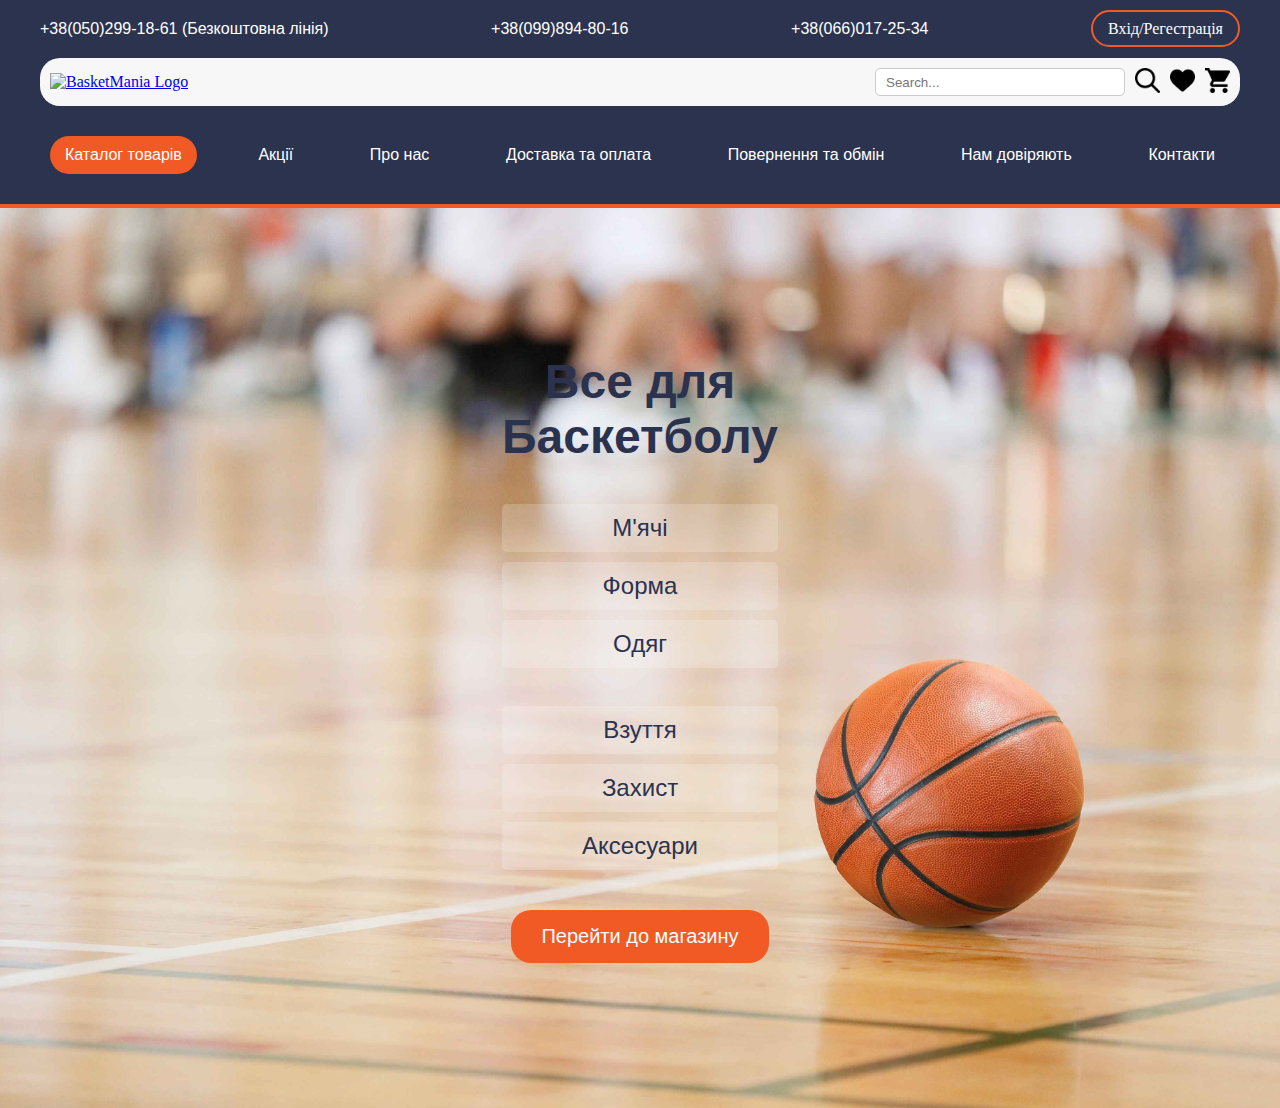
==== index.html @ 0cf15fcf "Created the website landing page" ====
<!DOCTYPE html>
  <html lang="en">
    <head>
      <meta charset="UTF-8" />
      <meta name="viewport" content="width=device-width, initial-scale=1.0" />
      <link rel="stylesheet" href="./styles/main.css" />
      <title>Головна сторінка</title>
    </head>
    <body>
      <!-- Header -->
      <header class="header">
        <div class="header__container">
          <div class="contact-info">
            <a href="tel:0502991861" class="phone-number"
              >+38(050)299-18-61 (Безкоштовна лінія)</a
            >
            <a href="tel:0998948016" class="phone-number">+38(099)894-80-16</a>
            <a href="tel:0660172534" class="phone-number">+38(066)017-25-34</a>
            <div class="auth">
              <a href="./html/signIn.html" class="auth-link">Вхід/Регестрація</a>
            </div>
          </div>
          <!-- NavBar menu -->
          <nav class="navbar">
            <div class="navbar__logo">
              <a href="./index.html">
                <img
                  src="https://basketmania.com.ua/image/cache/catalog/BascketMania_logo_slogan_horizontal_937x300-937x300.png"
                  alt="BasketMania Logo"
                  class="navbar__logo-img"
                />
              </a>
            </div>
            <div class="navbar__search-bar">
              <input
                type="search"
                placeholder="Search..."
                class="navbar__search-input"
              />
              <div class="navbar__search-buttons">
                <button class="navbar__search-btn">
                  <img src="images/search.png" alt="Search" />
                </button>
                <button class="navbar__wishlist-btn">
                  <img src="images/heart.png" alt="Wishlist" />
                </button>
                <button class="navbar__cart-btn">
                  <img src="images/shopping-cart.png" alt="Cart" />
                </button>
              </div>
            </div>
          </nav>
          <!-- Catalog -->
          <div class="catalog">
            <a href="/" class="catalog-link" style="background-color: #f15a24">Каталог товарів</a>
            <a href="./html/promotions.html" class="catalog-link">Акції</a>
            <a href="./html/about-us.html" class="catalog-link">Про нас</a>
            <a href="./html/delivery.html" class="catalog-link">Доставка та оплата</a>
            <a href="./html/returns.html" class="catalog-link">Повернення та обмін</a>
            <a href="./html/trust-us.html" class="catalog-link">Нам довіряють</a>
            <a href="./html/contacts.html" class="catalog-link">Контакти</a>
          </div>
          </div>
        </div>
      </header>
      <!-- Main -->
      <main class="main-content">
        <div class="main__container">
          <!-- Заголовок -->
          <h1 class="main-content__title">
            Все для<br />
            Баскетболу
          </h1>
          <!-- Список категорий -->
          <ul class="main-content__categories">
            <li class="category-item">М'ячі</li>
            <li class="category-item">Форма</li>
            <li class="category-item">Одяг</li>
            <br />
            <li class="category-item">Взуття</li>
            <li class="category-item">Захист</li>
            <li class="category-item">Аксесуари</li>
          </ul>
          <!-- Кнопка перехода к магазину -->
          <a class="main-content__shop-link" href="#">
            <button class="button-shop">Перейти до магазину</button>
          </a>
        </div>
      </main>

    </body>
  </html>
---- styles/main.css ----
* {
  margin: 0;
  padding: 0;
  box-sizing: border-box;
}

.header {
  background-color: #2c334e;
  padding: 20px 0;
  border-bottom: 4px solid #f15a24;
}

.header__container {
  max-width: 1230px;
  margin: 0 auto;
  padding: 0 15px;
  display: flex;
  flex-direction: column;
  gap: 20px;
}

/* Контактная информация */
.contact-info {
  display: flex;
  flex-wrap: wrap;
  align-items: center;
  justify-content: space-between;
}

.phone-number {
  color: #fff;
  text-decoration: none;
  font-size: 16px;
  font-family: "Roboto", sans-serif;
  transition: color 0.3s ease;
}

.phone-number:hover {
  color: #f15a24;
}

.auth .auth-link {
  color: #fff;
  text-decoration: none;
  font-size: 16px;
  padding: 8px 15px;
  border: 2px solid #f15a24;
  border-radius: 25px;
  transition: all 0.3s ease;
}

.auth .auth-link:hover {
  background-color: #f15a24;
}

/* Навигационная панель */
.navbar {
  display: flex;
  justify-content: space-between;
  align-items: center;
  background-color: #f7f7f7;
  padding: 10px;
  border-radius: 20px;
}

.navbar__logo img {
  width: 200px;
  height: auto;
}

.navbar__search-bar {
  display: flex;
  flex-grow: 1;
  justify-content: flex-end;
}

.navbar__search-input {
  width: 250px;
  padding: 5px 10px;
  border: 1px solid #ccc;
  border-radius: 5px;
}

.navbar__search-buttons {
  display: flex;
}

.navbar__search-buttons button {
  background: none;
  border: none;
  margin-left: 10px;
}

.navbar__search-buttons img {
  width: 25px;
  height: 25px;
}

.navbar__search-buttons button:hover {
  opacity: 0.8;
}

/* Каталог */
.catalog {
  display: flex;
  justify-content: space-between;
  background-color: #2c334e;
  padding: 10px;
  border-radius: 20px;
}

.catalog-link {
  color: #fff;
  text-decoration: none;
  font-size: 16px;
  font-family: "Roboto", sans-serif;
  padding: 10px 15px;
  border-radius: 25px;
  transition: background-color 0.3s ease;
}

.catalog-link:hover {
  background-color: #f15a24;
}

.catalog-link.active {
  background-color: #f15a24;
}

/* Responsive */
@media (max-width: 768px) {
  .navbar__search-input {
    width: 100%;
  }
  .contact-info {
    flex-direction: column;
    gap: 20px;
  }
  .navbar {
    flex-direction: column;
  }
  .catalog {
    flex-direction: column;
    gap: 10px;
  }
}

/* Main */
.main-content {
  background: url(../images/bg3.jpg);
  background-repeat: no-repeat;
  background-size: cover;
  background-position: center;
  color: #2b324e;
  padding: 50px 20px;
  text-align: center;
  font-family: "Arial", sans-serif;
  min-height: 100vh;
  display: flex;
  align-items: center;
}

/* Контейнер для контента */
.main__container {
  margin: 0 auto;
}

.main-content__title {
  font-size: 3rem;
  font-weight: bold;
  margin-bottom: 40px;
}

.main-content__categories {
  list-style: none;
  padding: 0;
  margin: 0 0 40px 0;
  cursor: pointer;
}

.category-item {
  font-size: 1.5rem;
  margin: 10px 0;
  padding: 10px;
  background-color: rgba(255, 255, 255, 0.2);
  border-radius: 5px;
  transition: background-color 0.3s ease, transform 0.3s ease;
}
.category-item:hover {
  background-color: rgba(255, 255, 255, 0.3);
  transform: translateY(-3px);
}

.button-shop {
  font-size: 1.25rem;
  color: #ffffff;
  background-color: #f15a24;
  padding: 15px 30px;
  border: none;
  border-radius: 20px;
  transition: background-color 0.3s ease, transform 0.3s ease;
}
.button-shop:hover {
  transform: translateY(-3px);
}
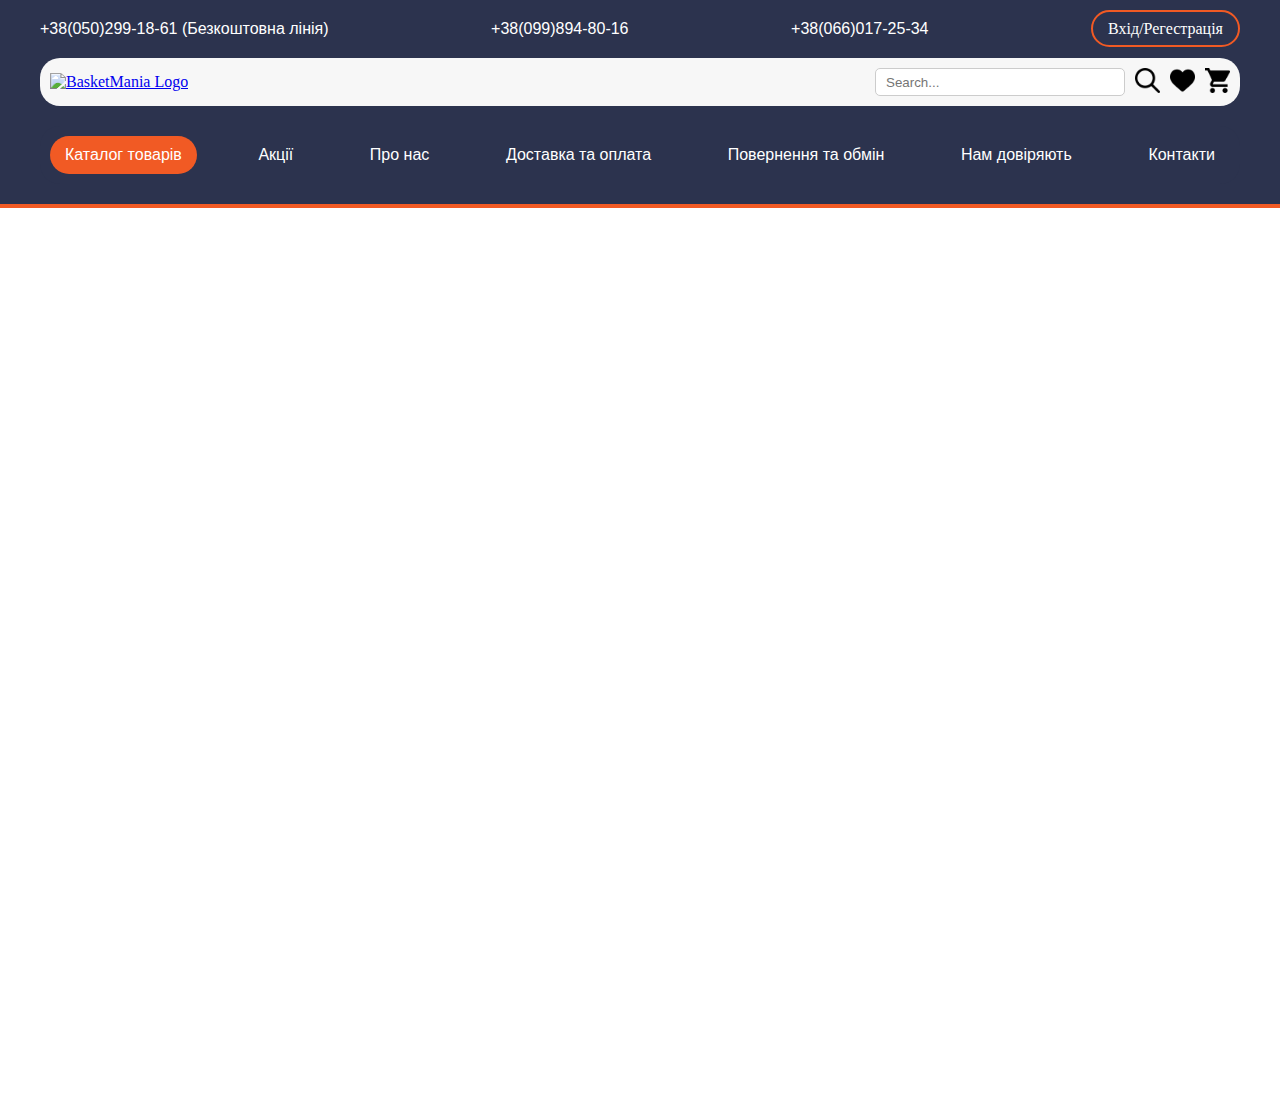
==== commit eb2744b8: "Added js file" ====
--- a/index.html
+++ b/index.html
@@ -67,12 +67,10 @@
       <main class="main-content">
         <div class="main__container">
           <!-- Заголовок -->
-          <h1 class="main-content__title">
-            Все для<br />
-            Баскетболу
-          </h1>
+          <h1 class="main-content__title animate-fadeIn">Все для<br />Баскетболу</h1>
+      
           <!-- Список категорий -->
-          <ul class="main-content__categories">
+          <ul class="main-content__categories animate-slideIn">
             <li class="category-item">М'ячі</li>
             <li class="category-item">Форма</li>
             <li class="category-item">Одяг</li>
@@ -81,12 +79,14 @@
             <li class="category-item">Захист</li>
             <li class="category-item">Аксесуари</li>
           </ul>
+      
           <!-- Кнопка перехода к магазину -->
-          <a class="main-content__shop-link" href="#">
+          <a class="main-content__shop-link animate-bounceIn" href="#">
             <button class="button-shop">Перейти до магазину</button>
           </a>
         </div>
       </main>
 
+
     </body>
   </html>
--- a/styles/main.css
+++ b/styles/main.css
@@ -17,6 +17,12 @@
   display: flex;
   flex-direction: column;
   gap: 20px;
+}
+
+[class*="__container"] {
+  max-width: 1230px;
+  margin: 0 auto;
+  padding: 0px 15px;
 }
 
 /* Контактная информация */
@@ -158,9 +164,16 @@
   min-height: 100vh;
   display: flex;
   align-items: center;
-}
-
-/* Контейнер для контента */
+  opacity: 0;
+  animation: fadeInContent 1.5s forwards;
+}
+
+@keyframes fadeInContent {
+  to {
+    opacity: 1;
+  }
+}
+
 .main__container {
   margin: 0 auto;
 }
@@ -169,6 +182,16 @@
   font-size: 3rem;
   font-weight: bold;
   margin-bottom: 40px;
+  opacity: 0;
+  transform: translateY(-30px);
+  animation: fadeIn 1s ease-out 0.5s forwards;
+}
+
+@keyframes fadeIn {
+  to {
+    opacity: 1;
+    transform: translateY(0);
+  }
 }
 
 .main-content__categories {
@@ -176,6 +199,17 @@
   padding: 0;
   margin: 0 0 40px 0;
   cursor: pointer;
+  opacity: 0;
+  transform: translateX(-50px);
+  /* Эффект выезда слева */
+  animation: slideIn 1s ease-out 1s forwards;
+}
+
+@keyframes slideIn {
+  to {
+    opacity: 1;
+    transform: translateX(0);
+  }
 }
 
 .category-item {
@@ -186,6 +220,7 @@
   border-radius: 5px;
   transition: background-color 0.3s ease, transform 0.3s ease;
 }
+
 .category-item:hover {
   background-color: rgba(255, 255, 255, 0.3);
   transform: translateY(-3px);
@@ -198,8 +233,31 @@
   padding: 15px 30px;
   border: none;
   border-radius: 20px;
+  cursor: pointer;
+  opacity: 0;
+  transform: scale(0.9);
+  animation: bounceIn 1s ease-out 1.5s forwards;
   transition: background-color 0.3s ease, transform 0.3s ease;
 }
+
+@keyframes bounceIn {
+  0% {
+    opacity: 0;
+    transform: scale(0.9);
+  }
+
+  50% {
+    opacity: 0.5;
+    transform: scale(1.1);
+  }
+
+  100% {
+    opacity: 1;
+    transform: scale(1);
+  }
+}
+
 .button-shop:hover {
+  background-color: #ee6f41;
   transform: translateY(-3px);
 }
